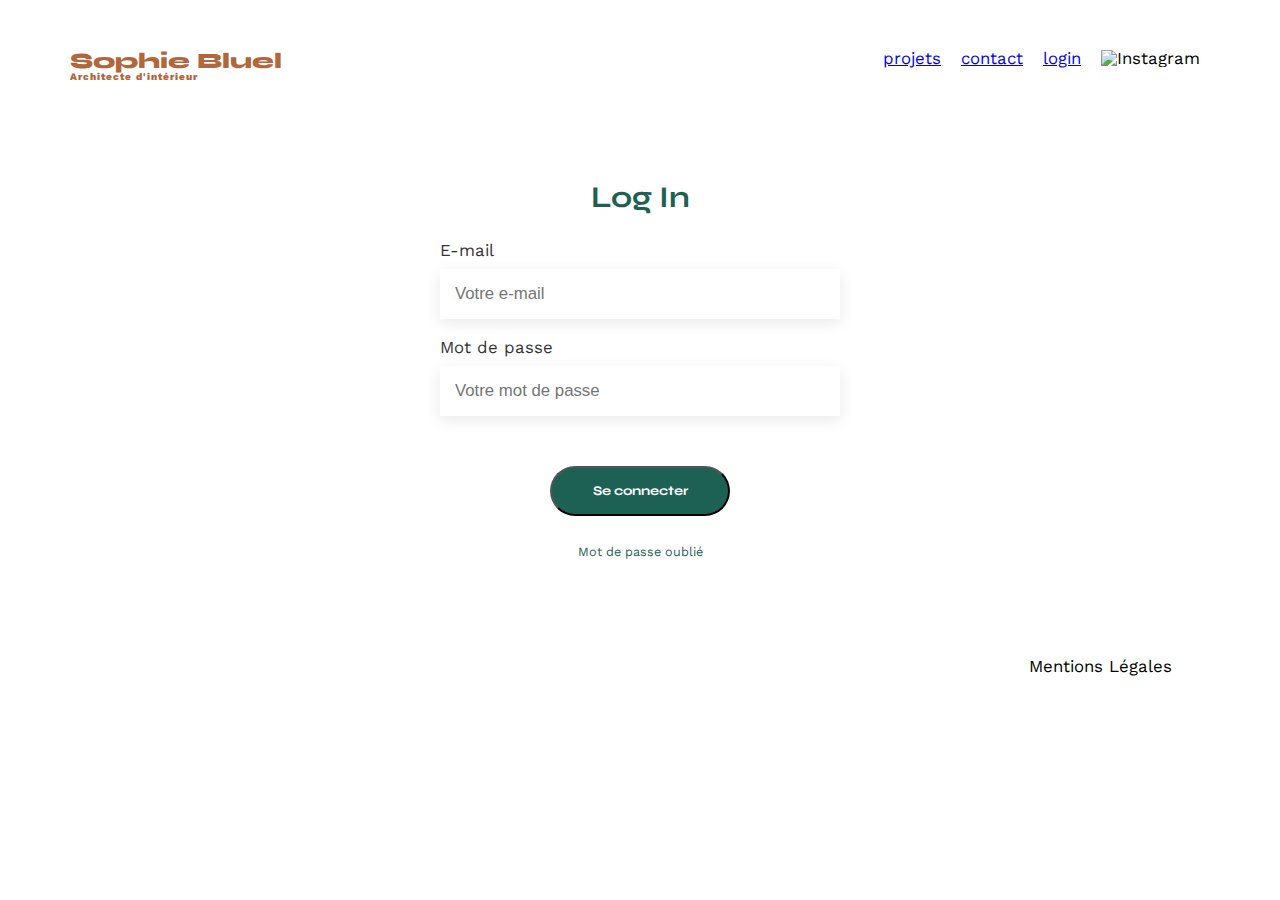
==== FrontEnd/login.html @ 4fd21554 "probleme de click avec la modale" ====
<!DOCTYPE html>
<html lang="fr">
<head>
    <meta charset="UTF-8">
    <title>Connexion - Sophie Bluel</title>
    <meta name="viewport" content="width=device-width, initial-scale=1.0">
    <link rel="preconnect" href="https://fonts.googleapis.com">
    <link rel="preconnect" href="https://fonts.gstatic.com" crossorigin>
    <link href="https://fonts.googleapis.com/css2?family=Syne:wght@700;800&family=Work+Sans&display=swap" rel="stylesheet">
    <meta name="description" content="">
    <link rel="stylesheet" href="./assets/style.css">
</head>
<body>
<header>
    <h1>Sophie Bluel <span>Architecte d'intérieur</span></h1>
    <nav>
        <ul>
            <li><a href="index.html">projets</a></li>
            <li><a href="index.html#contact">contact</a></li>
            <li ><a href="login.html" id="auth-link">login</a></li>
            <li><img src="./assets/icons/instagram.png" alt="Instagram"></li>
        </ul>
    </nav>
</header>

<main>
    <section id="login">
        <h2>Log In</h2>
        <form action="#" method="post">
            <label for="email">E-mail</label>
            <input type="email" name="email" id="email" placeholder="Votre e-mail" required>

            <label for="password">Mot de passe</label>
            <input type="password" name="password" id="password" placeholder="Votre mot de passe" required>

            <input type="submit" value="Se connecter">

            <a href="#" id="forgot-password">Mot de passe oublié</a>
        </form>
    </section>
</main>

<footer>
    <nav>
        <ul>
            <li>Mentions Légales</li>
        </ul>
    </nav>
</footer>
<script src="./js/login.js"></script>
</body>
</html>
---- FrontEnd/assets/style.css ----
/* stylelint-disable CssSyntaxError */

/* http://meyerweb.com/eric/tools/css/reset/
   v2.0 | 20110126
   License: none (public domain)
*/

html, body, div, span, applet, object, iframe,
h1, h2, h3, h4, h5, h6, p, blockquote, pre,
a, abbr, acronym, address, big, cite, code,
del, dfn, em, img, ins, kbd, q, s, samp,
small, strike, strong, sub, sup, tt, var,
b, u, i, center,
dl, dt, dd, ol, ul, li,
fieldset, form, label, legend,
table, caption, tbody, tfoot, thead, tr, th, td,
article, aside, canvas, details, embed,
figure, figcaption, footer, header, hgroup,
menu, nav, output, ruby, section, summary,
time, mark, audio, video {
	margin: 0;
	padding: 0;
	border: 0;
	font-size: 100%;
	font: inherit;
	vertical-align: baseline;
}
/* HTML5 display-role reset for older browsers */
article, aside, details, figcaption, figure,
footer, header, hgroup, menu, nav, section {
	display: block;
}
body {
	line-height: 1;
}
ol, ul {
	list-style: none;
}
blockquote, q {
	quotes: none;
}
blockquote:before, blockquote:after,
q:before, q:after {
	content: '';
	content: none;
}
table {
	border-collapse: collapse;
	border-spacing: 0;
}
/** end reset css**/
body {
	max-width: 1140px;
	margin:auto;
	font-family: 'Work Sans' ;
	font-size: 14px;
}
header {
	display: flex;
	justify-content: space-between;
	margin: 50px 0
}
section {
	margin: 50px 0
}

h1{
	display: flex;
	flex-direction: column;
	font-family: 'Syne';
	font-size: 22px;
	font-weight: 800;
	color: #B1663C
}

h1 > span {
	font-family: 'Work Sans';
	font-size:10px;
	letter-spacing: 0.1em;
;
}

h2{
	font-family: 'Syne';
	font-weight: 700;
	font-size: 30px;
	color: #1D6154
}
nav ul {
	display: flex;
	align-items: center;
	list-style-type: none;

}

.edit-button {
	font-size: 10px;
	color: #000;
	text-decoration: none;
	cursor: pointer;
	display: inline-flex;
	align-items: center;
	margin-left: 10px;
}

.edit-button i {
	font-size: 10px;
	margin-right: 5px;
}


.edit-button:hover {
	color: #B1663C; /* Change la couleur du texte au survol */
}


nav li {
	padding: 0 10px;
	font-size: 1.2em;
}

li:hover {
	color: #B1663C;
}

#introduction {
	display: flex;
	align-items: center;
}
#introduction figure {
	flex: 1
}
#introduction img {
	display: block;
	margin: auto;
	width: 80%;
}

#introduction article {
	flex: 1
}
#introduction h2 {
	margin-bottom: 1em;
}

#introduction p {
	margin-bottom: 0.5em;
}
#portfolio h2 {
	text-align: center;
	margin-bottom: 1em;
}

/* Styles pour les boutons de filtres */
.categories {
	display: flex;
	justify-content: center;
	gap: 15px; 
	margin-bottom: 20px;
}

/* Style pour les boutons de filtres */
.categories button {
	background-color: transparent;
	border: 2px solid #1D6154; 
	color: #1D6154; 
	font-family: 'Work Sans', sans-serif;
	font-size: 1.1em;
	padding: 10px 20px;
	border-radius: 50px; 
	cursor: pointer;
	transition: all 0.3s ease; 
}

/* Changement de style au survol */
.categories button:hover {
	background-color: #1D6154; 
	color: white; 
}

/* Style pour le bouton actif */
.categories button.active {
	background-color: #1D6154; /* Couleur de fond */
	color: white; /* Couleur du texte */
}




.gallery {
	width: 100%;
	display: grid;
	grid-template-columns: 1fr 1fr 1fr;
	grid-column-gap: 20px;
	grid-row-gap: 20px;
}

.gallery img {
	width: 100%;

}
#contact {
	width: 50%;
margin: auto;
}
#contact > * {
	text-align: center;

}
#contact h2{
	margin-bottom: 20px;
}
#contact form {
	text-align: left;
	margin-top:30px;
	display: flex;
	flex-direction: column;
}

#contact input {
	height: 50px;
	font-size: 1.2em;
	border: none;
	box-shadow: 0px 4px 14px rgba(0, 0, 0, 0.09);
}
#contact label {
	margin: 2em 0 1em 0;
}
#contact textarea {
	border: none;
	box-shadow: 0px 4px 14px rgba(0, 0, 0, 0.09);
}

input[type="submit"]{
	font-family: 'Syne';
	font-weight: 700;
	color: white;
	background-color: #1D6154;
	margin : 2em auto ;
	width: 180px;
	text-align: center;
	border-radius: 60px ;
}

footer nav ul {
	display: flex;
	justify-content: flex-end;
	margin: 2em
}


/* Page de connexion */
#login {
	width: 400px;
	margin: 100px auto;
	text-align: center;
}

#login h2 {
	font-family: 'Syne', sans-serif;
	font-size: 30px;
	color: #1D6154;
	margin-bottom: 30px;
}

#login form {
	display: flex;
	flex-direction: column;
}

#login label {
	text-align: left;
	font-size: 1.2em;
	margin-bottom: 10px;
	color: #333;
}

#login input[type="email"],
#login input[type="password"] {
	height: 50px;
	font-size: 1.2em;
	border: none;
	box-shadow: 0px 4px 14px rgba(0, 0, 0, 0.09);
	margin-bottom: 20px;
	padding: 0 15px;
}

#login input[type="submit"] {
	font-family: 'Syne', sans-serif;
	font-weight: 700;
	color: white;
	background-color: #1D6154;
	width: 180px;
	height: 50px;
	text-align: center;
	border-radius: 60px;
	margin: 30px auto;
	cursor: pointer;
}

#login input[type="submit"]:hover {
	background-color: #B1663C;
}

#forgot-password {
	font-size: 0.9em;
	color: #1D6154;
	text-decoration: none;
}

#forgot-password:hover {
	color: #B1663C;
	text-decoration: underline;
}


/* Styles généraux de la modale */
.modal-wrapper {
  background-color: white;
  padding: 20px;
  border-radius: 10px;
  width: 80%;
  max-width: 600px;
  position: relative;
  box-shadow: 0 2px 15px rgba(0, 0, 0, 0.1);
  display: flex;
  flex-direction: column;
  align-items: center;
  z-index: 110; /* S'assurer que la modale soit bien au-dessus de tout */
}

/* En-tête de la modale */
.modal-header {
  display: flex;
  justify-content: space-between;
  align-items: center;
  width: 100%;
}

.modal-header h1 {
  font-size: 18px;
  text-align: center;
  color: black;
  margin-bottom: 20px;
}

.back-button {
  background: none;
  border: none;
  font-size: 18px;
  cursor: pointer;
}

.js-modal-close {
  background: none;
  border: none;
  font-size: 15px;
  cursor: pointer;
}

/* Icône de l'image (en dehors du bouton) */
.upload-icon {
  color: #888;
  font-size: 40px;
  margin-bottom: 15px;
}

/* Section pour le chargement des photos */
.upload-section {
  display: flex;
  justify-content: space-between;
  flex-direction: column;
  text-align: center;
  margin-bottom: 20px;
  padding: 20px;
  background-color: #f0f0f0;
  border-radius: 8px;
}

.upload-button {
  padding: 10px 20px;
  background-color: #ccc;
  color: #333;
  border: none;
  border-radius: 10px;
  cursor: pointer;
  font-size: 8px;
}

.file-info {
  font-size: 8px;
  color: #888;
  margin-top: 10px;
}

/* Champs de formulaire */
#add-photo-form {
  display: flex;
  flex-direction: column;
  gap: 15px;
  width: 100%;
}

#add-photo-form label {
  font-size: 10px;
  font-weight: bold;
}

#add-photo-form input {
  padding: 10px;
  border: 1px solid #ccc;
  border-radius: 5px;
}

.submit-button {
  padding: 10px 20px;
  background-color: #ccc;
  color: #333;
  border: none;
  border-radius: 5px;
  cursor: pointer;
  margin-top: 20px;
  width: 100%;
}

/* Gestion de l'affichage de la modale */
.modal[aria-hidden="false"] {
  opacity: 1;
  pointer-events: auto;
  transition: opacity 0.3s ease;
}

.modal {
  position: fixed;
  top: 0;
  left: 0;
  width: 100%;
  height: 100%;
  background: rgba(0, 0, 0, 0.8);
  display: flex;
  align-items: center;
  justify-content: center;
  opacity: 0;
  pointer-events: none;
  transition: opacity 0.3s ease;
  z-index: 100;
}


/* Ajustements pour les petits écrans */
/* stylelint-disable-next-line CssSyntaxError */
@media (max-width: 600px) {
	#login {
			width: 90%;
	}
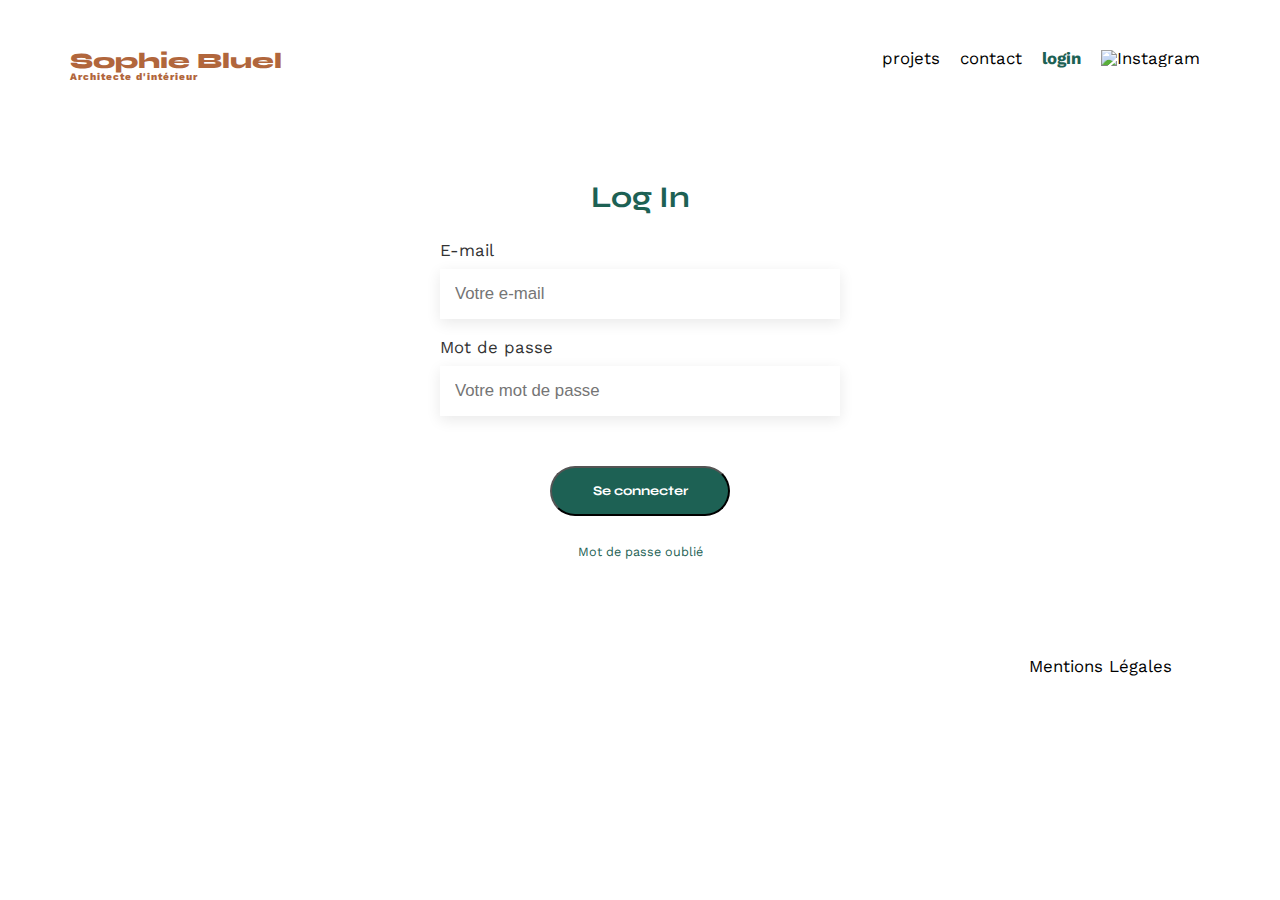
==== commit 839d6db6: "Projet pret a etre rendu" ====
--- a/FrontEnd/login.html
+++ b/FrontEnd/login.html
@@ -8,7 +8,7 @@
     <link rel="preconnect" href="https://fonts.gstatic.com" crossorigin>
     <link href="https://fonts.googleapis.com/css2?family=Syne:wght@700;800&family=Work+Sans&display=swap" rel="stylesheet">
     <meta name="description" content="">
-    <link rel="stylesheet" href="./assets/style.css">
+    <link rel="stylesheet" href="./assets/styles/style.css">
 </head>
 <body>
 <header>
@@ -17,7 +17,7 @@
         <ul>
             <li><a href="index.html">projets</a></li>
             <li><a href="index.html#contact">contact</a></li>
-            <li ><a href="login.html" id="auth-link">login</a></li>
+            <li ><a href="login.html" id="auth-link" class="active">login</a></li>
             <li><img src="./assets/icons/instagram.png" alt="Instagram"></li>
         </ul>
     </nav>
--- a/FrontEnd/assets/styles/style.css
+++ b/FrontEnd/assets/styles/style.css
@@ -0,0 +1,816 @@
+/*
+================
+RESET CSS DE BASE
+================
+Réinitialisation des styles pour avoir une base cohérente entre tous les navigateurs
+ */
+
+/* Suppression des marges, paddings, et bordures par défaut pour tous les éléments communs */
+html, body, div, span, applet, object, iframe,
+h1, h2, h3, h4, h5, h6, p, blockquote, pre,
+a, abbr, acronym, address, big, cite, code,
+del, dfn, em, img, ins, kbd, q, s, samp,
+small, strike, strong, sub, sup, tt, var,
+b, u, i, center,
+dl, dt, dd, ol, ul, li,
+fieldset, form, label, legend,
+table, caption, tbody, tfoot, thead, tr, th, td,
+article, aside, canvas, details, embed,
+figure, figcaption, footer, header, hgroup,
+menu, nav, output, ruby, section, summary,
+time, mark, audio, video {
+margin: 0;  /* Supprime toutes les marges */
+padding: 0; /* Supprime tous les padding */
+border: 0;  /* Supprime les bordures */
+font-size: 100%; /* Assure que les éléments conservent leur taille par défaut */
+font: inherit; /* Hérite de la police de l'élément parent */
+vertical-align: baseline; /* Aligne verticalement les éléments à leur ligne de base */
+}
+
+/* HTML5 display-role reset pour les anciens navigateurs */
+/* S'assure que les nouveaux éléments HTML5 sont reconnus comme des blocs par les anciens navigateurs */
+article, aside, details, figcaption, figure,
+footer, header, hgroup, menu, nav, section {
+display: block;
+}
+
+/* Réinitialisation de la hauteur de ligne pour tout le document */
+body {
+line-height: 1;
+}
+
+/* Suppression des puces pour les listes ordonnées et non-ordonnées */
+ol, ul {
+list-style: none;
+}
+
+/* Suppression des guillemets automatiques pour les citations */
+blockquote, q {
+quotes: none;
+}
+
+/* Suppression des guillemets pour les citations dans certains navigateurs */
+blockquote:before, blockquote:after,
+q:before, q:after {
+content: ''; /* Retire le contenu généré automatiquement */
+}
+
+/* Réinitialisation des tableaux pour une mise en page plus propre */
+table {
+border-collapse: collapse; /* Supprime l'espace entre les cellules */
+border-spacing: 0; /* Supprime les espaces entre les cellules */
+}
+
+
+/* 
+================
+STYLES DU ADMIN BAR
+================
+Barre d'administration en haut de la page
+*/
+
+/* Affiche une barre noire avec du texte blanc en haut de la page */
+#admin-bar {
+background-color: black;
+color: white;
+text-align: center; /* Centrer le texte */
+margin: 0; /* Supprime toute marge */
+padding: 10px; /* Ajoute un padding de 10px */
+font-size: 14px; /* Définit la taille du texte */
+position: absolute; /* Positionne la barre en haut de la page */
+top: 0; /* L'aligne au sommet de la page */
+left: 0; /* La colle sur le côté gauche */
+width: 100%; /* Prend toute la largeur */
+}
+
+/* Ajuste la taille de l'icône dans la barre d'admin */
+#admin-bar i {
+	font-size: 14px;
+}
+
+/* Cache les éléments avec la classe .hidden */
+.hidden {
+display: none;
+}
+
+/* 
+================
+STYLES DE BASE DU SITE
+================
+Mise en page de base du site, gestion des largeurs et des marges
+*/
+
+/* Contrainte la largeur du contenu à 1140px et centre le contenu */
+body {
+max-width: 1140px; /* Limite la largeur du contenu */
+margin: auto; /* Centre le contenu */
+font-family: 'Work Sans'; /* Applique la police de caractères */
+font-size: 14px; /* Définit la taille par défaut des textes */
+}
+
+/* Header affiché en flexbox pour séparer les éléments à gauche et à droite */
+header {
+display: flex;
+justify-content: space-between; /* Éloigne les éléments de chaque côté */
+margin: 50px 0; /* Ajoute un espace vertical de 50px */
+}
+
+/* Ajout de marges verticales pour les sections */
+section {
+margin: 50px 0;
+}
+
+/* Styles pour le titre principal avec une couleur personnalisée */
+h1 {
+display: flex;
+flex-direction: column; /* Arrange le texte verticalement */
+font-family: 'Syne'; /* Police personnalisée */
+font-size: 22px;
+font-weight: 800; /* Définit une épaisseur de texte */
+color: #B1663C; /* Couleur du texte */
+}
+
+/* Sous-titre en bas du h1 avec espacement des lettres */
+h1 > span {
+font-family: 'Work Sans'; /* Police différente pour le sous-titre */
+font-size: 10px; /* Taille du texte plus petite */
+letter-spacing: 0.1em; /* Espacement entre les lettres */
+}
+
+/* Sous-titres (h2) avec une taille plus grande et une couleur verte */
+h2 {
+font-family: 'Syne'; /* Police du titre */
+font-weight: 700; /* Définit une épaisseur du texte */
+font-size: 30px; /* Augmente la taille du texte */
+color: #1D6154; /* Définit la couleur verte */
+}
+
+/* Styles pour les éléments de la navigation */
+nav ul {
+display: flex;
+align-items: center; /* Centre verticalement les éléments */
+
+}
+
+/* Retire le soulignement et la couleur bleue des liens dans le header */
+header nav a {
+	text-decoration: none; /* Retire le soulignement */
+	color: inherit; /* Applique la couleur de texte par défaut du conteneur */
+	cursor: pointer; /* Change le curseur en pointeur au survol */
+
+}
+
+header nav a:hover {
+	color: #B1663C; /* Change la couleur au survol (par exemple, en marron) */
+}
+
+/* Style pour le lien actif dans la navigation */
+nav a.active {
+	font-weight: bold; /* Met le texte en gras */
+	color: #1D6154; /* Change la couleur pour indiquer la page active */
+}
+
+
+
+/* 
+================
+STYLES DE NAVIGATION ET DES BOUTONS
+================
+Styles pour les boutons et la navigation
+*/
+
+/* Bouton d'édition avec une icône intégrée */
+.edit-button {
+font-size: 10px;
+color: #000; /* Couleur noire */
+text-decoration: none; /* Supprime le soulignement */
+cursor: pointer;
+display: inline-flex;
+align-items: center;
+margin-left: 10px;
+}
+
+/* Taille de l'icône dans le bouton */
+.edit-button i {
+font-size: 10px;
+margin-right: 5px; /* Ajoute un espace entre l'icône et le texte */
+}
+
+/* Couleur du texte au survol */
+.edit-button:hover {
+color: #B1663C; /* Change la couleur au survol */
+}
+
+/* Espacement des éléments de navigation */
+nav li {
+padding: 0 10px;
+font-size: 1.2em; /* Augmente la taille du texte */
+}
+
+/* Changement de couleur des éléments de navigation au survol */
+li:hover {
+color: #B1663C; /* Change la couleur au survol */
+}
+
+/* 
+================
+STYLES DE LA SECTION INTRODUCTION
+================
+Mise en page de la section d'introduction
+*/
+
+/* Introduction affichée en flexbox pour centrer verticalement les éléments */
+#introduction {
+display: flex;
+align-items: center; /* Centre verticalement les éléments */
+}
+
+/* La figure prend toute la largeur disponible dans la section */
+#introduction figure {
+flex: 1; /* Prend tout l'espace disponible */
+}
+
+/* Image centrée et prenant 80% de la largeur */
+#introduction img {
+display: block;
+margin: auto; /* Centre horizontalement l'image */
+width: 80%; /* Limite la taille de l'image à 80% */
+}
+
+/* Article dans la section introduction prenant également toute la largeur disponible */
+#introduction article {
+flex: 1; /* Prend également tout l'espace disponible */
+}
+
+/* Marge inférieure pour le titre de l'introduction */
+#introduction h2 {
+margin-bottom: 1em; /* Ajoute une marge en bas */
+}
+
+/* Marges inférieures pour les paragraphes dans l'introduction */
+#introduction p {
+margin-bottom: 0.5em;
+}
+
+/* 
+================
+STYLES DE LA SECTION PORTFOLIO
+================
+Styles spécifiques pour la section portfolio
+*/
+
+/* Titre de la section portfolio centré */
+#portfolio h2 {
+text-align: center;
+margin-bottom: 1em; /* Ajoute une marge en bas */
+}
+
+/* 
+================
+STYLES DES BOUTONS DE FILTRES
+================
+Boutons de filtre pour les projets dans la section portfolio
+*/
+
+/* Affichage en flexbox des boutons de filtre, avec un espace de 15px entre chaque bouton */
+.categories {
+display: flex;
+justify-content: center; /* Centre les boutons horizontalement */
+gap: 15px; /* Espace de 15px entre les boutons */
+margin-bottom: 20px; /* Ajoute une marge en bas */
+}
+
+/* Styles de base des boutons de filtre avec bordures arrondies */
+.categories button {
+background-color: transparent; /* Fond transparent */
+border: 2px solid #1D6154; /* Bordure verte */
+color: #1D6154; /* Texte vert */
+font-family: 'Work Sans', sans-serif;
+font-size: 1.1em;
+padding: 10px 20px;
+border-radius: 50px; /* Bordures arrondies */
+cursor: pointer;
+transition: all 0.3s ease; /* Animation fluide sur les changements d'état */
+}
+
+/* Couleur de fond et de texte changée au survol */
+.categories button:hover {
+background-color: #1D6154; /* Fond vert */
+color: white; /* Texte blanc */
+}
+
+/* Bouton actif avec une couleur de fond verte et texte blanc */
+.categories button.active {
+background-color: #1D6154; /* Fond vert */
+color: white; /* Texte blanc */
+}
+
+/* 
+================
+STYLES DE LA GALERIE
+================
+Affichage des projets dans une grille
+*/
+
+/* Grille pour afficher les images en 3 colonnes, avec un espace de 20px entre les colonnes et les lignes */
+.gallery {
+width: 100%;
+display: grid;
+grid-template-columns: 1fr 1fr 1fr; /* 3 colonnes de tailles égales */
+grid-column-gap: 20px; /* Espacement horizontal entre les colonnes */
+grid-row-gap: 20px; /* Espacement vertical entre les lignes */
+}
+
+/* Chaque image occupe toute la largeur de sa colonne */
+.gallery img {
+width: 100%;
+}
+
+/* 
+================
+STYLES DE LA SECTION CONTACT
+================
+Mise en page du formulaire de contact
+*/
+
+/* Formulaire de contact centré avec une largeur de 50% */
+#contact {
+width: 50%; /* Largeur du formulaire */
+margin: auto; /* Centre horizontalement le formulaire */
+}
+
+/* Centre tous les éléments de la section contact */
+#contact > * {
+text-align: center;
+}
+
+/* Titre du formulaire avec une marge inférieure de 20px */
+#contact h2 {
+margin-bottom: 20px;
+}
+
+/* Formulaire avec une organisation en colonne et texte aligné à gauche */
+#contact form {
+text-align: left;
+margin-top: 30px;
+display: flex;
+flex-direction: column;
+}
+
+/* Champs de saisie avec une hauteur de 50px et une ombre subtile */
+#contact input {
+height: 50px;
+font-size: 1.2em;
+border: none;
+box-shadow: 0px 4px 14px rgba(0, 0, 0, 0.09);
+}
+
+/* Marges pour les labels des champs */
+#contact label {
+margin: 2em 0 1em 0;
+}
+
+/* Zone de texte avec un design similaire aux champs d'entrée */
+#contact textarea {
+border: none;
+box-shadow: 0px 4px 14px rgba(0, 0, 0, 0.09);
+}
+
+/* Bouton de soumission avec une bordure arrondie et fond vert */
+input[type="submit"] {
+font-family: 'Syne';
+font-weight: 700;
+color: white;
+background-color: #1D6154; /* Vert foncé */
+margin: 2em auto;
+width: 180px;
+text-align: center;
+border-radius: 60px;
+}
+
+/* 
+================
+STYLES DU PIED DE PAGE
+================
+Mise en page du pied de page
+*/
+
+/* Liste du pied de page alignée à droite */
+footer nav ul {
+display: flex;
+justify-content: flex-end; /* Aligne la liste à droite */
+margin: 2em; /* Ajoute un espace autour du pied de page */
+}
+
+/* 
+================
+STYLES DE LA PAGE DE CONNEXION
+================
+Styles spécifiques pour la page de connexion
+*/
+
+/* Formulaire de connexion centré avec une largeur de 400px */
+#login {
+width: 400px;
+margin: 100px auto;
+text-align: center;
+}
+
+/* Titre du formulaire de connexion */
+#login h2 {
+font-family: 'Syne', sans-serif;
+font-size: 30px;
+color: #1D6154;
+margin-bottom: 30px;
+}
+
+/* Organisation du formulaire en colonne */
+#login form {
+display: flex;
+flex-direction: column;
+}
+
+/* Labels du formulaire avec texte aligné à gauche */
+#login label {
+text-align: left;
+font-size: 1.2em;
+margin-bottom: 10px;
+color: #333;
+}
+
+/* Champs de saisie avec une ombre légère et une taille adaptée */
+#login input[type="email"],
+#login input[type="password"] {
+height: 50px;
+font-size: 1.2em;
+border: none;
+box-shadow: 0px 4px 14px rgba(0, 0, 0, 0.09);
+margin-bottom: 20px;
+padding: 0 15px;
+}
+
+/* Bouton de soumission stylé avec bordures arrondies */
+#login input[type="submit"] {
+font-family: 'Syne', sans-serif;
+font-weight: 700;
+color: white;
+background-color: #1D6154;
+width: 180px;
+height: 50px;
+text-align: center;
+border-radius: 60px;
+margin: 30px auto;
+cursor: pointer;
+}
+
+/* Couleur changeante au survol du bouton de soumission */
+#login input[type="submit"]:hover {
+background-color: #B1663C; /* Change la couleur au survol */
+}
+
+/* Styles pour le lien de récupération de mot de passe */
+#forgot-password {
+font-size: 0.9em;
+color: #1D6154;
+text-decoration: none;
+}
+
+/* Couleur et soulignement au survol du lien de récupération */
+#forgot-password:hover {
+color: #B1663C;
+text-decoration: underline;
+}
+
+/* 
+================
+STYLES GÉNÉRAUX POUR LA MODALE
+================
+Styles de la fenêtre modale
+*/
+/* Styles par défaut pour cacher la modale */
+.modal {
+position: fixed;
+display: flex;
+align-items: center;
+justify-content: center;
+top: 0;
+left: 0;
+width: 100%;
+height: 100%;
+background: rgba(0, 0, 0, 0.8); /* Fond semi-transparent */
+
+opacity: 0;
+transition: opacity 0.3s ease; /* Transition douce lors de l'ouverture et la fermeture */
+}
+
+
+
+/* Enveloppe de la modale avec un fond blanc et bordures arrondies */
+.modal-wrapper {
+background-color: white;
+padding: 20px;
+border-radius: 10px;
+width: 80%;
+max-width: 600px;
+position: relative;
+box-shadow: 0 2px 15px rgba(0, 0, 0, 0.1);
+display: flex;
+flex-direction: column;
+
+}
+
+/* Ajustement de la largeur et centrage des sections de la modale */
+.modal-body {
+display: flex;
+justify-content: center;
+width: 80%; /* Utilise toute la largeur disponible de la modale */
+max-width: 700px; /* Limite la largeur maximale */
+margin: 0 auto; /* Centre chaque page horizontalement */
+flex-direction: column;
+align-items: center; /* Centre le contenu verticalement */
+}
+
+/* En-tête de la modale avec boutons à gauche et à droite */
+.modal-header {
+display: flex;
+justify-content: space-between;
+align-items: center;
+width: 100%;
+}
+
+/* Titre de la modale */
+.modal-header h1 {
+font-size: 18px;
+text-align: center;
+justify-content: center;
+color: black;
+margin: 20px auto;
+}
+
+/* Bouton de retour dans la modale */
+.back-button {
+background: none;
+border: none;
+font-size: 18px;
+cursor: pointer;
+}
+
+/* Bouton pour fermer la modale */
+.js-modal-close {
+background: none;
+border: none;
+font-size: 15px;
+cursor: pointer;
+}
+
+
+/* 
+================
+STYLES POUR L'UPLOAD D'IMAGES
+================
+Styles de la section d'ajout d'images
+*/
+
+/* Icône d'upload stylisée avec une couleur grise */
+.upload-icon {
+color: #888;
+font-size: 80px;
+}
+
+/* Section d'upload avec des bordures arrondies et un fond gris clair */
+.upload-section {
+display: flex;
+justify-content: space-between;
+flex-direction: column;
+text-align: center;
+margin-bottom: 20px;
+padding: 0; /* Retire le padding pour permettre à l'image de couvrir toute la section */
+background-color: #f0f0f0;
+border-radius: 8px;
+position: relative; /* Permet à l'image de se superposer */
+height: 200px; /* Ajuste la hauteur de la section selon les besoins */
+align-items: center;
+justify-content: center;
+}
+
+/* Style pour l'image sélectionnée dans la section d'upload */
+.selected-upload-image {
+width: 100%; /* L'image prend toute la largeur de la section */
+height: 100%; /* L'image prend toute la hauteur de la section */
+object-fit: cover; /* L'image couvre l'espace sans se déformer */
+border-radius: 8px; /* Garde les coins arrondis */
+position: absolute; /* Positionne l'image au-dessus de la section */
+top: 0;
+left: 0;
+z-index: 1; /* Place l'image au-dessus des autres éléments */
+}
+
+/* Assure que les autres éléments restent en arrière-plan */
+.upload-icon,
+.upload-button,
+.file-info {
+z-index: 0;
+}
+
+.upload-button {
+font-family: 'Syne', sans-serif;
+font-weight: 700; /* Utilisation d'une police plus épaisse pour plus de lisibilité */
+color: white;
+margin: 15px auto;
+padding: 10px 30px; /* Ajustement des paddings pour augmenter la taille */
+text-align: center;
+border-radius: 30px; /* Bordures arrondies pour un look similaire à celui de l'image */
+border: none; /* Suppression des bordures */
+cursor: pointer;
+transition: background-color 0.3s ease; /* Transition pour l'effet au survol */
+}
+
+/* Style au survol */
+.upload-button:hover {
+background-color: #134939; /* Changement de couleur pour l’effet au survol */
+}
+
+/* Styles spécifiques pour le bouton de la galerie */
+.upload-button-gallery {
+/* Ajoutez ici les styles spécifiques pour ce bouton */
+background-color: #1D6154;
+font-size: 16px;
+}
+
+/* Styles spécifiques pour le bouton d'ajout de nouveaux projets */
+.upload-button-new-project {
+/* Ajoutez ici les styles spécifiques pour ce bouton */
+background-color: #A7A7A7;
+font-size: 14px;
+}
+
+
+
+
+/* Formulaire d'ajout d'image organisé en colonne */
+#add-photo-form {
+display: flex;
+flex-direction: column;
+margin: auto;
+gap: 15px;
+width: 100%;
+}
+
+/* Labels pour le formulaire d'ajout d'image */
+#add-photo-form label {
+font-size: 1.2em;
+color: #333;
+}
+
+/* Champs de texte dans le formulaire avec bordures arrondies */
+#add-photo-form input[type="text"],
+#add-photo-form select {
+	height: 50px;
+	font-size: 1.2em;
+	border: none;
+	box-shadow: 0px 4px 14px rgba(0, 0, 0, 0.09);
+	margin-bottom: 20px;
+	padding: 0 15px;
+	border-radius: 5px;
+	background-color: white;
+}
+
+
+/* Bouton de validation de la soumission avec une couleur grise */
+.submit-button {
+font-family: 'Syne', sans-serif;
+font-weight: 700; /* Utilisation d'une police plus épaisse pour plus de lisibilité */
+color: white;
+background-color: #A7A7A7;
+margin: 2em auto;
+padding: 10px 30px; /* Ajustement des paddings pour augmenter la taille */
+text-align: center;
+border-radius: 30px; /* Bordures arrondies pour un look similaire à celui de l'image */
+border: none; /* Suppression des bordures */
+cursor: pointer;
+transition: background-color 0.3s ease; /* Transition pour l'effet au survol */
+}
+
+.submit-button:hover {
+background-color: #134939; /* Changement de couleur pour l’effet au survol */
+}
+
+/* 
+================
+ANIMATIONS DE LA MODALE
+================
+Transitions pour l'affichage de la modale
+*/
+
+/* Transition d'opacité pour afficher la modale */
+.modal[aria-hidden="false"] {
+opacity: 1;
+pointer-events: auto;
+transition: opacity 0.3s ease;
+}
+
+
+
+/* 
+================
+STYLES DE LA GALERIE MODALE
+================
+*/
+
+/* Grille de la galerie dans la modale */
+.galleryModal {
+display: grid;
+grid-template-columns: repeat(5, 1fr) ; /* 5 images par ligne */
+grid-gap: 15px ;
+justify-items: center ; /* Centre chaque image dans sa cellule */
+max-width: 100%; /* Limite la largeur totale */
+overflow: hidden; /* Empêche les éléments de déborder */
+padding-bottom: 20px;
+}
+
+/* Taille des images dans la modale */
+.galleryModal img {
+width: 100px ;
+max-width: 100%;
+height: 120px ;
+object-fit: cover  /* Assure que l'image remplit bien son espace sans déformation */
+}
+
+/* 
+================
+STYLES DE LA NOTIFICATION DANS LA MODALE
+================
+Affichage de la barre de notification pour les actions (succès ou erreur)
+*/
+
+/* Styles de base pour le texte de notification */
+#notification-bar {
+text-align: center;
+font-size: 16px;
+display: none; /* Masqué par défaut */
+margin: 10px 0;
+}
+
+#notification-bar.success {
+color: #1D6154; /* Vert pour le succès */
+}
+
+#notification-bar.error {
+color: #B1663C; /* Rouge pour l'erreur */
+}
+
+
+
+/* Style pour le bouton de suppression */
+.delete-icon {
+position: absolute;
+top: 5px;
+right: 5px;
+background-color: rgba(0, 0, 0, 0.7); /* Fond noir semi-transparent */
+color: white;
+border: none;
+border-radius: 5px;
+padding: 5px;
+cursor: pointer;
+display: flex;
+align-items: center;
+justify-content: center;
+}
+
+.delete-icon i {
+font-size: 10px; /* Ajuste la taille de l'icône */
+}
+
+
+
+
+/* 
+================
+AJUSTEMENTS POUR LES PETITS ÉCRANS
+================
+Responsivité pour les petits écrans
+*/
+
+/* Ajuste la largeur du formulaire de connexion pour les écrans inférieurs à 600px */
+@media (max-width: 600px) {
+#login {
+	width: 90%;
+}
+}
+
+
+
+
+
+
+
+
+
+
+
+
+
+
+
+
+
